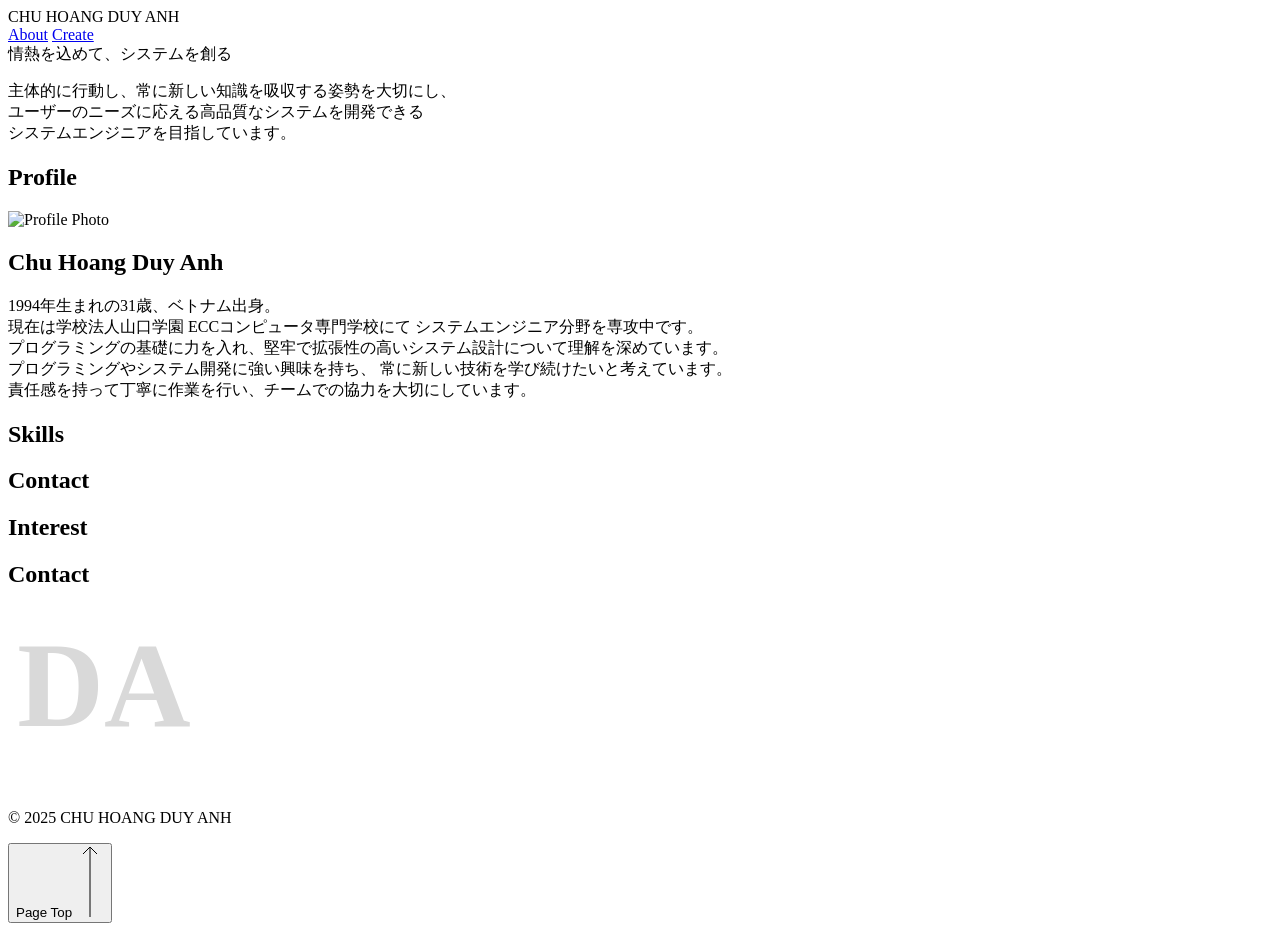
==== index.html @ bafe5d48 "Add files via upload" ====
<!DOCTYPE html>
<html lang="ja">

<head>
    <meta charset="UTF-8">
    <meta name="viewport" content="width=device-width, initial-scale=1.0">
    <title>Chu Hoang Duy Anh - Portfolio</title>
    <link rel="stylesheet" href="./styles/style.css">
</head>

<body>
    <!-- Header -->
    <header class="header">
        <div class="container">
            <div class="logo">CHU HOANG DUY ANH</div>
            <nav class="nav">
                <a href="index.html" class="active">About</a>
                <a href="create.html">Create</a>
            </nav>
        </div>
    </header>

    <!-- HERO MESSAGE -->
    <section class="hero-message">
        <div class="container">
            <div class="hero-box">
                <div class="hero-anim" id="heroAnim">
                    <div class="hero-head">
                        情熱を込めて、システムを創る
                    </div>

                    <p class="hero-desc">
                        主体的に行動し、常に新しい知識を吸収する姿勢を大切にし、<br>
                        ユーザーのニーズに応える高品質なシステムを開発できる<br>
                        システムエンジニアを目指しています。
                    </p>
                </div>
            </div>
        </div>
    </section>


    <!-- Main Content -->
    <main class="main-content">
        <div class="container">

            <!-- Profile Section -->
            <section class="section profile-section">
                <h1 class="section-title">Profile</h1>

                <div class="profile-content">
                    <div class="profile-image">
                        <img src="https://via.placeholder.com/300x300/e0e0e0/666?text=Your+Photo" alt="Profile Photo">
                    </div>

                    <div class="profile-text">
                        <h2 class="name">Chu Hoang Duy Anh</h2>
                        <p class="bio">
                            1994年生まれの31歳、ベトナム出身。<br>
                            現在は学校法人山口学園 ECCコンピュータ専門学校にて システムエンジニア分野を専攻中です。 <br>
                            プログラミングの基礎に力を入れ、堅牢で拡張性の高いシステム設計について理解を深めています。<br>
                            プログラミングやシステム開発に強い興味を持ち、 常に新しい技術を学び続けたいと考えています。 <br>
                            責任感を持って丁寧に作業を行い、チームでの協力を大切にしています。
                        </p>
                    </div>
                </div>
            </section>

            <!-- Skill Section -->
            <section class="section values-section">
                <h1 class="section-title">Skills</h1>
            </section>
            <section class="section contact-section">
                <h1 class="section-title">Contact</h1>
            </section>
            <!-- Interest Section -->
            <section class="section mission-section">
                <h1 class="section-title">Interest</h1>
            </section>
            <section class="section contact-section">
                <h1 class="section-title">Contact</h1>
            </section>
        </div>
    </main>

    <!-- Footer -->
    <footer class="footer">
        <div class="container">
            <div class="footer-logo">
                <svg width="192" height="181" viewBox="0 0 192 181" fill="none" xmlns="http://www.w3.org/2000/svg">
                    <text x="50%" y="50%" dominant-baseline="middle" text-anchor="middle" fill="#D9D9D9" font-size="120"
                        font-weight="bold">DA</text>
                </svg>
            </div>
            <p class="copyright">© 2025 CHU HOANG DUY ANH</p>
        </div>

        <!-- Scroll to Top Button -->
        <button class="scroll-top" id="scrollTop" type="button">
            <span class="scroll-text">Page Top</span>
            <svg width="28" height="71" viewBox="0 0 28 71" fill="none" xmlns="http://www.w3.org/2000/svg">
                <line x1="14" y1="1" x2="14" y2="71" stroke="currentColor" />
                <path d="M14 1L7 8M14 1L21 8" stroke="currentColor" fill="none" />
            </svg>
        </button>
    </footer>

    <script src="./js/script.js"></script>
</body>

</html>
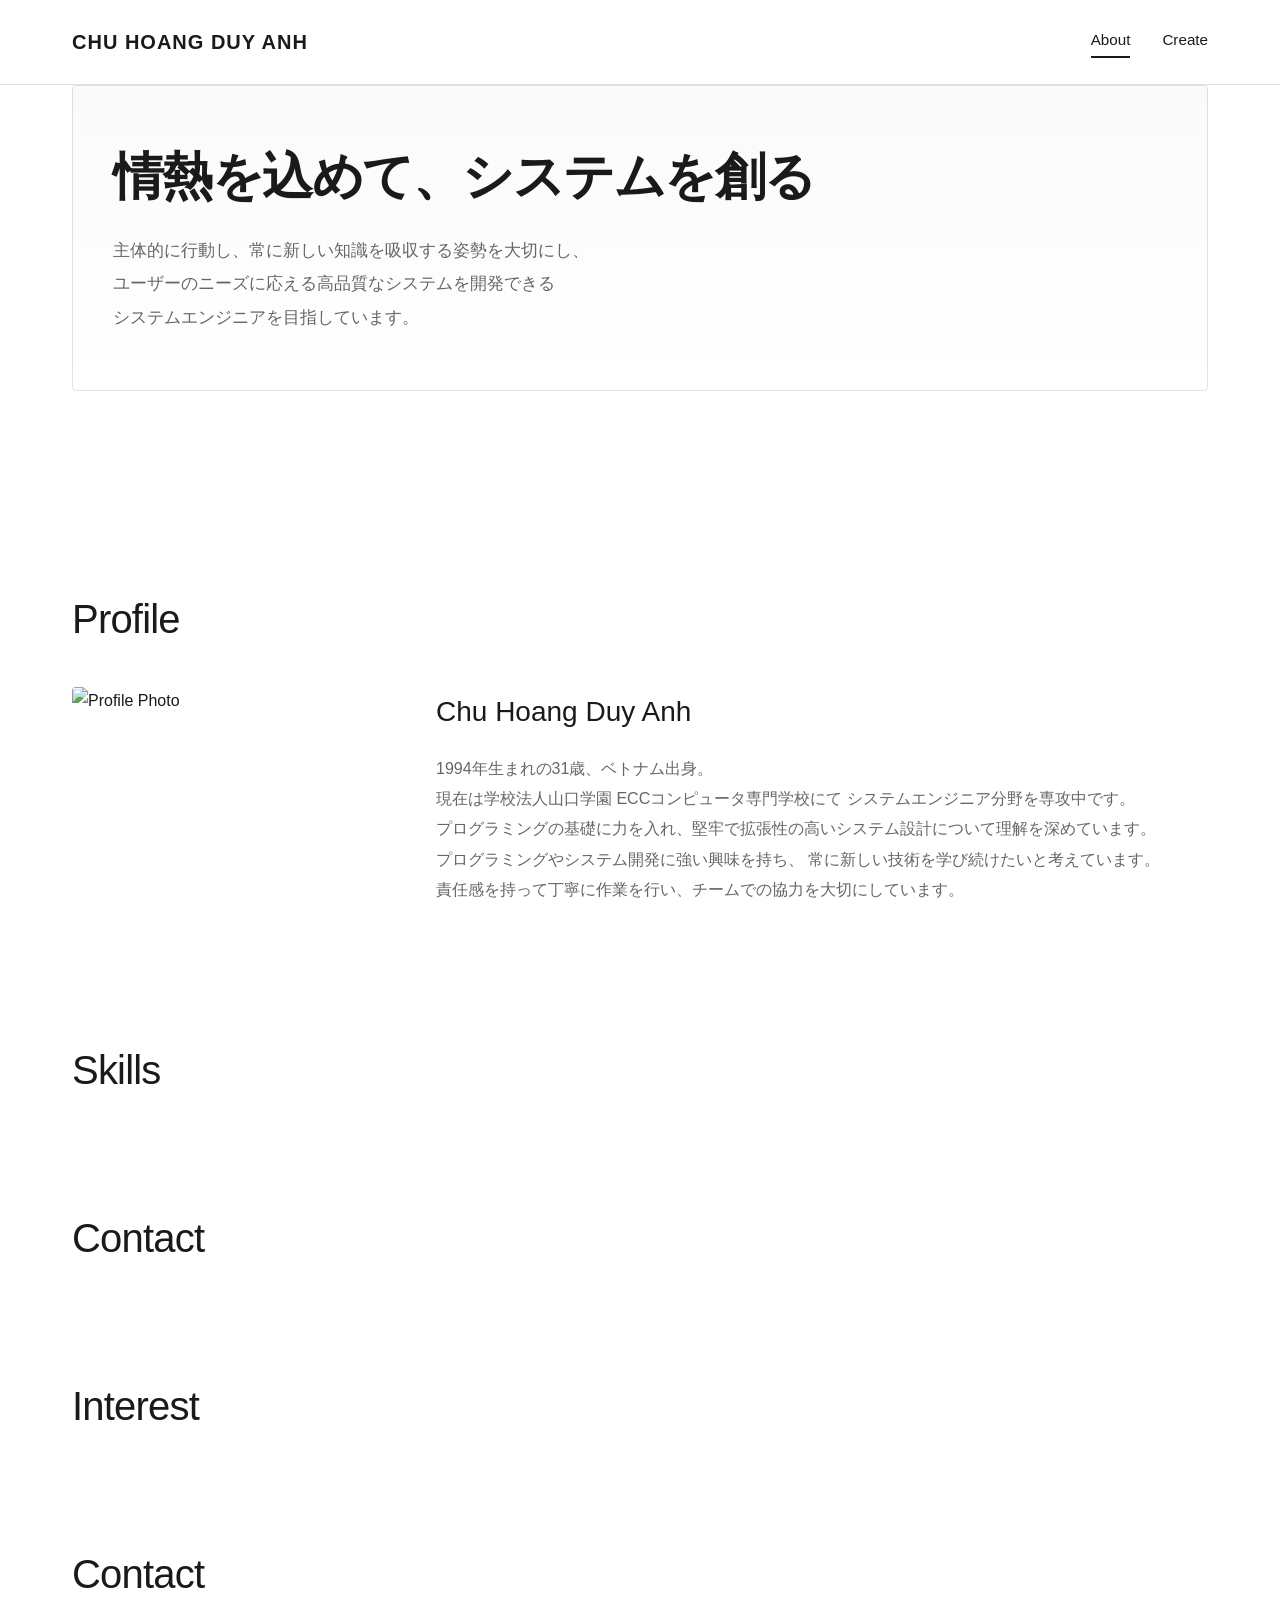
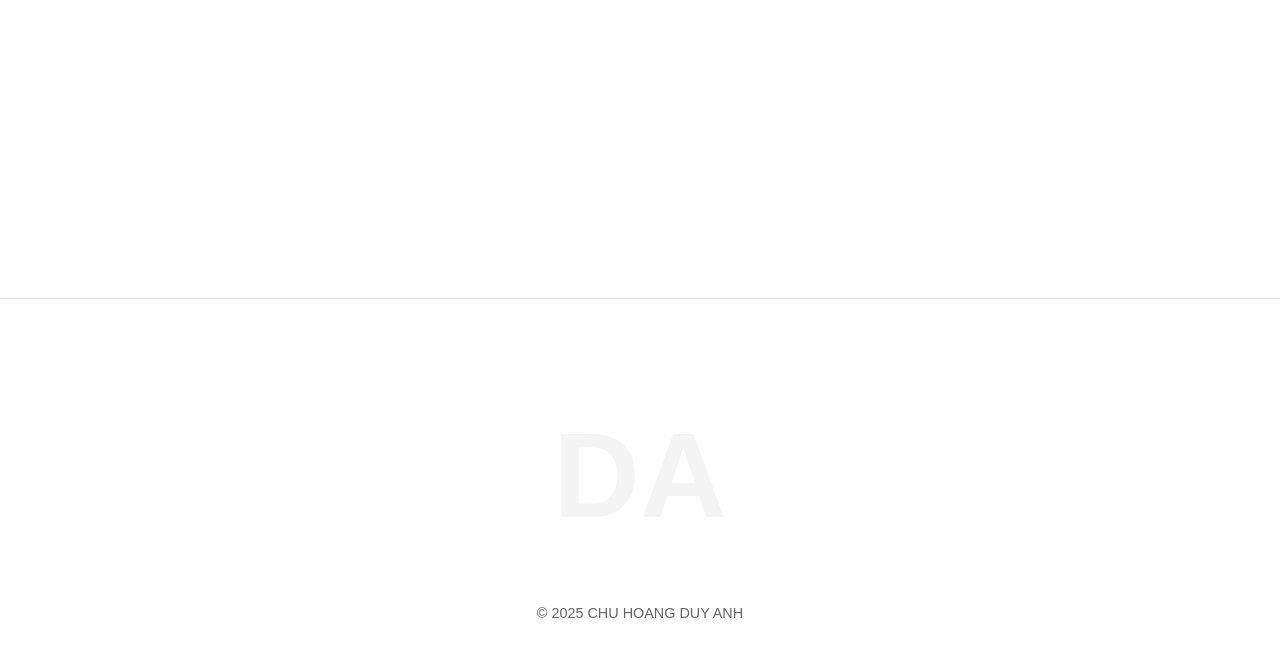
==== commit 9f025dc9: "Update index.html" ====
--- a/index.html
+++ b/index.html
@@ -5,7 +5,7 @@
     <meta charset="UTF-8">
     <meta name="viewport" content="width=device-width, initial-scale=1.0">
     <title>Chu Hoang Duy Anh - Portfolio</title>
-    <link rel="stylesheet" href="./styles/style.css">
+    <link rel="stylesheet" href="style.css">
 </head>
 
 <body>
@@ -105,7 +105,7 @@
         </button>
     </footer>
 
-    <script src="./js/script.js"></script>
+    <script src="script.js"></script>
 </body>
 
-</html>+</html>
--- a/style.css
+++ b/style.css
@@ -0,0 +1,620 @@
+/* ========================================
+   PORTFOLIO TEMPLATE - Clean & Minimal
+   Responsive for Desktop & Mobile
+   ======================================== */
+
+/* ========================================
+   CSS Reset & Base Styles
+   ======================================== */
+* {
+    margin: 0;
+    padding: 0;
+    box-sizing: border-box;
+}
+
+:root {
+    --color-text: #1a1a1a;
+    --color-text-light: #666;
+    --color-bg: #ffffff;
+    --color-bg-light: #f5f5f5;
+    --color-accent: #4A90E2;
+    --color-border: #e0e0e0;
+    --font-main: 'Helvetica Neue', Arial, sans-serif;
+    --font-alt: Georgia, serif;
+    --container-width: 1200px;
+    --spacing-xs: 0.5rem;
+    --spacing-sm: 1rem;
+    --spacing-md: 2rem;
+    --spacing-lg: 4rem;
+    --spacing-xl: 6rem;
+}
+
+html {
+    scroll-behavior: smooth;
+}
+
+body {
+    font-family: var(--font-main);
+    color: var(--color-text);
+    background: var(--color-bg);
+    line-height: 1.8;
+    font-size: 16px;
+    -webkit-font-smoothing: antialiased;
+}
+
+img {
+    max-width: 100%;
+    height: auto;
+    display: block;
+}
+
+a {
+    color: inherit;
+    text-decoration: none;
+    transition: opacity 0.3s ease;
+}
+
+a:hover {
+    opacity: 0.7;
+}
+
+/* ========================================
+   Container
+   ======================================== */
+.container {
+    max-width: var(--container-width);
+    margin: 0 auto;
+    padding: 0 2rem;
+}
+
+/* ========================================
+   Header
+   ======================================== */
+.header {
+    position: sticky;
+    top: 0;
+    background: var(--color-bg);
+    border-bottom: 1px solid var(--color-border);
+    padding: 1.5rem 0;
+    z-index: 100;
+}
+
+.header .container {
+    display: flex;
+    justify-content: space-between;
+    align-items: center;
+}
+
+.logo {
+    font-size: 1.25rem;
+    font-weight: 700;
+    letter-spacing: 0.05em;
+}
+
+.nav {
+    display: flex;
+    gap: 2rem;
+}
+
+.nav a {
+    font-size: 0.95rem;
+    position: relative;
+    padding-bottom: 0.25rem;
+}
+
+.nav a.active::after {
+    content: '';
+    position: absolute;
+    bottom: 0;
+    left: 0;
+    width: 100%;
+    height: 2px;
+    background: var(--color-text);
+}
+
+/* ========================================
+   Main Content
+   ======================================== */
+.main-content {
+    min-height: 70vh;
+    padding: var(--spacing-xl) 0;
+}
+
+/* ========================================
+   Sections
+   ======================================== */
+.section {
+    margin-bottom: var(--spacing-xl);
+}
+
+.section-title {
+    font-size: 2.5rem;
+    font-weight: 300;
+    margin-bottom: var(--spacing-md);
+    letter-spacing: -0.02em;
+}
+
+/* ========================================
+   Profile Section
+   ======================================== */
+.profile-content {
+    display: grid;
+    grid-template-columns: 300px 1fr;
+    gap: var(--spacing-lg);
+    align-items: start;
+}
+
+.profile-image {
+    position: sticky;
+    top: 120px;
+}
+
+.profile-image img {
+    width: 100%;
+    border-radius: 4px;
+}
+
+.name {
+    font-size: 1.75rem;
+    font-weight: 400;
+    margin-bottom: var(--spacing-sm);
+}
+
+.bio {
+    color: var(--color-text-light);
+    margin-bottom: var(--spacing-md);
+    line-height: 1.9;
+}
+
+/* ========================================
+   Values Section
+   ======================================== */
+.value-item {
+    margin-bottom: var(--spacing-lg);
+    padding-left: 2rem;
+    border-left: 2px solid var(--color-border);
+}
+
+.value-title {
+    font-size: 1.25rem;
+    font-weight: 500;
+    margin-bottom: var(--spacing-sm);
+}
+
+.value-description {
+    color: var(--color-text-light);
+    line-height: 1.9;
+}
+
+/* ========================================
+   Mission & Purpose Sections
+   ======================================== */
+.mission-statement {
+    padding: var(--spacing-md);
+    background: var(--color-bg-light);
+    border-radius: 4px;
+}
+
+.highlight-text {
+    font-size: 1.5rem;
+    line-height: 1.6;
+    font-weight: 300;
+    color: var(--color-text);
+}
+
+.purpose-text {
+    color: var(--color-text-light);
+    margin-bottom: var(--spacing-md);
+    font-size: 1.05rem;
+    line-height: 2;
+}
+
+/* ========================================
+   Works Page
+   ======================================== */
+.page-title {
+    font-size: 3rem;
+    font-weight: 300;
+    margin-bottom: var(--spacing-lg);
+    letter-spacing: -0.02em;
+}
+
+.portfolio-grid {
+    display: grid;
+    grid-template-columns: repeat(auto-fill, minmax(350px, 1fr));
+    gap: var(--spacing-lg);
+}
+
+.portfolio-item {
+    position: relative;
+    overflow: hidden;
+}
+
+.portfolio-link {
+    display: block;
+}
+
+.portfolio-image {
+    position: relative;
+    overflow: hidden;
+    border-radius: 4px;
+    aspect-ratio: 3/2;
+    background: var(--color-bg-light);
+}
+
+.portfolio-image img {
+    width: 100%;
+    height: 100%;
+    object-fit: cover;
+    transition: transform 0.5s ease;
+}
+
+.portfolio-item:hover .portfolio-image img {
+    transform: scale(1.05);
+}
+
+.portfolio-info {
+    padding: var(--spacing-sm) 0;
+}
+
+.portfolio-title {
+    font-size: 1.25rem;
+    font-weight: 500;
+    margin-bottom: 0.5rem;
+}
+
+.portfolio-category {
+    font-size: 0.9rem;
+    color: var(--color-text-light);
+}
+
+/* ========================================
+   Footer
+   ======================================== */
+.footer {
+    border-top: 1px solid var(--color-border);
+    padding: var(--spacing-xl) 0 var(--spacing-md);
+    margin-top: var(--spacing-xl);
+    position: relative;
+}
+
+.footer-logo {
+    text-align: center;
+    margin-bottom: var(--spacing-sm);
+    opacity: 0.3;
+}
+
+.footer-logo svg {
+    margin: 0 auto;
+}
+
+.copyright {
+    text-align: center;
+    color: var(--color-text-light);
+    font-size: 0.9rem;
+}
+
+/* ========================================
+   Scroll to Top Button
+   ======================================== */
+.scroll-top {
+    position: fixed;
+    bottom: 2rem;
+    right: 2rem;
+    background: var(--color-bg);
+    border: 1px solid var(--color-border);
+    padding: 1rem;
+    cursor: pointer;
+    opacity: 0;
+    visibility: hidden;
+    transition: all 0.3s ease;
+    border-radius: 4px;
+    display: flex;
+    flex-direction: column;
+    align-items: center;
+    gap: 0.5rem;
+}
+
+.scroll-top.visible {
+    opacity: 1;
+    visibility: visible;
+}
+
+.scroll-top:hover {
+    background: var(--color-bg-light);
+}
+
+.scroll-text {
+    font-size: 0.75rem;
+    writing-mode: vertical-rl;
+    text-orientation: mixed;
+    letter-spacing: 0.1em;
+}
+
+.scroll-top svg {
+    width: 20px;
+    height: auto;
+}
+
+/* ========================================
+   Responsive - Tablet
+   ======================================== */
+@media (max-width: 968px) {
+    :root {
+        --spacing-lg: 3rem;
+        --spacing-xl: 4rem;
+    }
+
+    .container {
+        padding: 0 1.5rem;
+    }
+
+    .section-title {
+        font-size: 2rem;
+    }
+
+    .page-title {
+        font-size: 2.5rem;
+    }
+
+    .profile-content {
+        grid-template-columns: 250px 1fr;
+        gap: var(--spacing-md);
+    }
+
+    .portfolio-grid {
+        grid-template-columns: repeat(auto-fill, minmax(300px, 1fr));
+        gap: var(--spacing-md);
+    }
+}
+
+/* ========================================
+   Responsive - Mobile
+   ======================================== */
+@media (max-width: 768px) {
+    :root {
+        --spacing-md: 1.5rem;
+        --spacing-lg: 2rem;
+        --spacing-xl: 3rem;
+    }
+
+    body {
+        font-size: 15px;
+    }
+
+    .container {
+        padding: 0 1rem;
+    }
+
+    .header {
+        padding: 1rem 0;
+    }
+
+    .logo {
+        font-size: 1.1rem;
+    }
+
+    .nav {
+        gap: 1.5rem;
+    }
+
+    .nav a {
+        font-size: 0.9rem;
+    }
+
+    .main-content {
+        padding: var(--spacing-lg) 0;
+    }
+
+    .section {
+        margin-bottom: var(--spacing-lg);
+    }
+
+    .section-title {
+        font-size: 1.75rem;
+        margin-bottom: var(--spacing-sm);
+    }
+
+    .page-title {
+        font-size: 2rem;
+        margin-bottom: var(--spacing-md);
+    }
+
+    /* Profile Mobile */
+    .profile-content {
+        grid-template-columns: 1fr;
+        gap: var(--spacing-md);
+    }
+
+    .profile-image {
+        position: static;
+        max-width: 250px;
+        margin: 0 auto;
+    }
+
+    .name {
+        font-size: 1.5rem;
+        text-align: center;
+    }
+
+    .bio {
+        font-size: 0.95rem;
+    }
+
+    /* Values Mobile */
+    .value-item {
+        padding-left: 1rem;
+        margin-bottom: var(--spacing-md);
+    }
+
+    .value-title {
+        font-size: 1.1rem;
+    }
+
+    .value-description {
+        font-size: 0.95rem;
+    }
+
+    /* Mission Mobile */
+    .highlight-text {
+        font-size: 1.25rem;
+        line-height: 1.7;
+    }
+
+    .purpose-text {
+        font-size: 1rem;
+    }
+
+    /* Portfolio Mobile */
+    .portfolio-grid {
+        grid-template-columns: 1fr;
+        gap: var(--spacing-md);
+    }
+
+    .portfolio-title {
+        font-size: 1.1rem;
+    }
+
+    .portfolio-category {
+        font-size: 0.85rem;
+    }
+
+    /* Scroll Button Mobile */
+    .scroll-top {
+        bottom: 1rem;
+        right: 1rem;
+        padding: 0.75rem;
+    }
+
+    .scroll-text {
+        font-size: 0.7rem;
+    }
+
+    .scroll-top svg {
+        width: 16px;
+    }
+}
+
+/* ========================================
+   Responsive - Extra Small Mobile
+   ======================================== */
+@media (max-width: 480px) {
+    .container {
+        padding: 0 0.75rem;
+    }
+
+    .section-title {
+        font-size: 1.5rem;
+    }
+
+    .page-title {
+        font-size: 1.75rem;
+    }
+
+    .nav {
+        gap: 1rem;
+    }
+
+    .highlight-text {
+        font-size: 1.1rem;
+    }
+}
+
+/* ========================================
+   Print Styles
+   ======================================== */
+@media print {
+    .header,
+    .scroll-top {
+        display: none;
+    }
+
+    .main-content {
+        padding: 0;
+    }
+
+    body {
+        font-size: 12pt;
+        color: #000;
+    }
+
+    a {
+        text-decoration: underline;
+    }
+}
+
+
+/* ========================================
+   HERO MESSAGE (run once, keep final state)
+   ======================================== */
+
+.hero-message{
+  margin-bottom: var(--spacing-xl);
+}
+
+.hero-box{
+  border: 1px solid var(--color-border);
+  background: linear-gradient(180deg, #fafafa 0%, #ffffff 100%);
+  padding: 3.5rem 2.5rem;
+  overflow: hidden;
+  border-radius: 4px;
+}
+
+/* Cả cụm (title + desc) chạy cùng nhau */
+.hero-anim{
+  transform: translateX(-90px);
+  opacity: 0;
+
+  /* chậm hơn ở đây */
+  animation: hero-slide-in 1.8s ease forwards;
+  /* nếu muốn delay nhẹ: */
+  animation-delay: 0.15s;
+  will-change: transform, opacity;
+}
+
+/* Headline */
+.hero-head{
+  font-size: clamp(2.2rem, 4vw, 3.2rem);
+  font-weight: 700;
+  letter-spacing: -0.03em;
+  line-height: 1.35;
+  margin-bottom: 1.4rem;
+  color: var(--color-text);
+}
+
+/* Description */
+.hero-desc{
+  margin: 0;
+  max-width: 900px;
+  font-size: 1.05rem;
+  line-height: 2;
+  color: var(--color-text-light);
+}
+
+/* Animation: chạy 1 lần rồi giữ trạng thái cuối */
+@keyframes hero-slide-in{
+  to{
+    transform: translateX(0);
+    opacity: 1;
+  }
+}
+
+/* Respect reduced motion */
+@media (prefers-reduced-motion: reduce){
+  .hero-anim{
+    animation: none;
+    transform: none;
+    opacity: 1;
+  }
+}
+
+@media (max-width: 768px){
+  .hero-box{
+    padding: 2.2rem 1.4rem;
+  }
+  .hero-desc{
+    font-size: 1rem;
+    line-height: 1.9;
+  }
+}
+
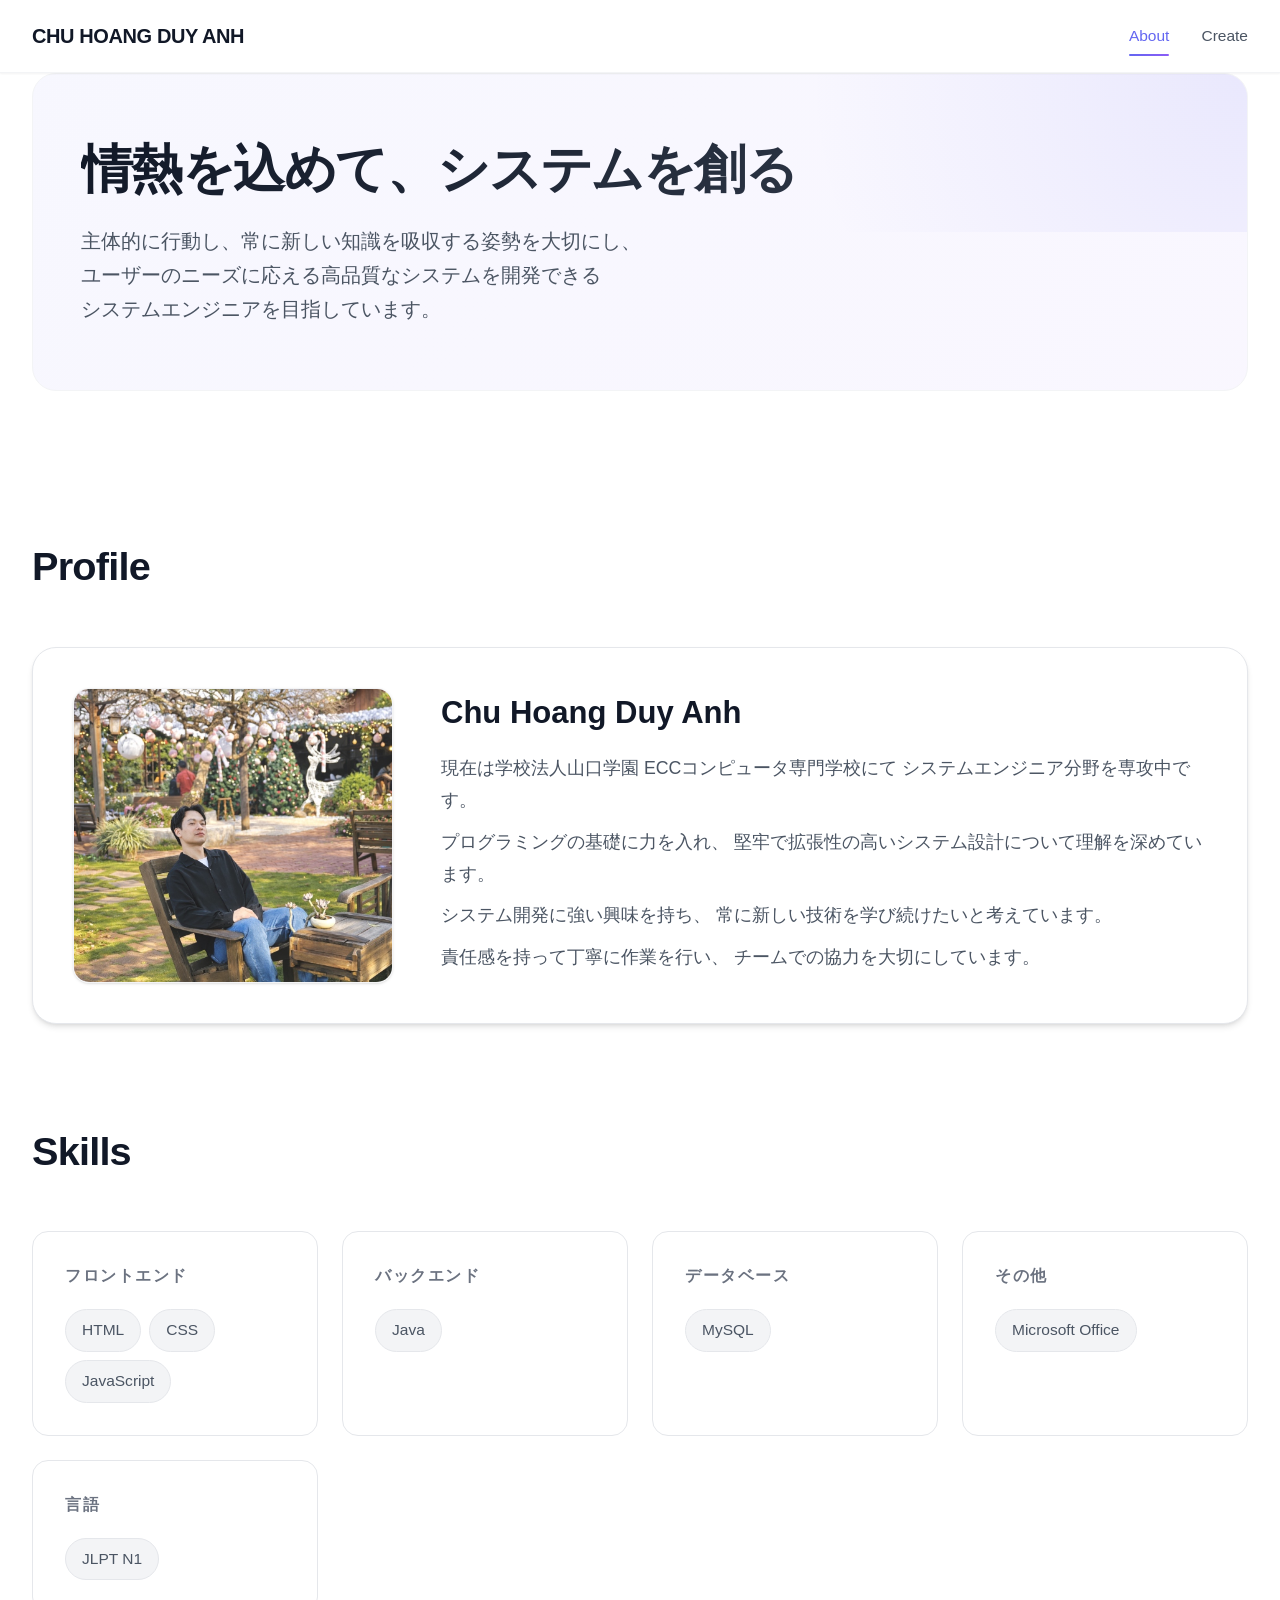
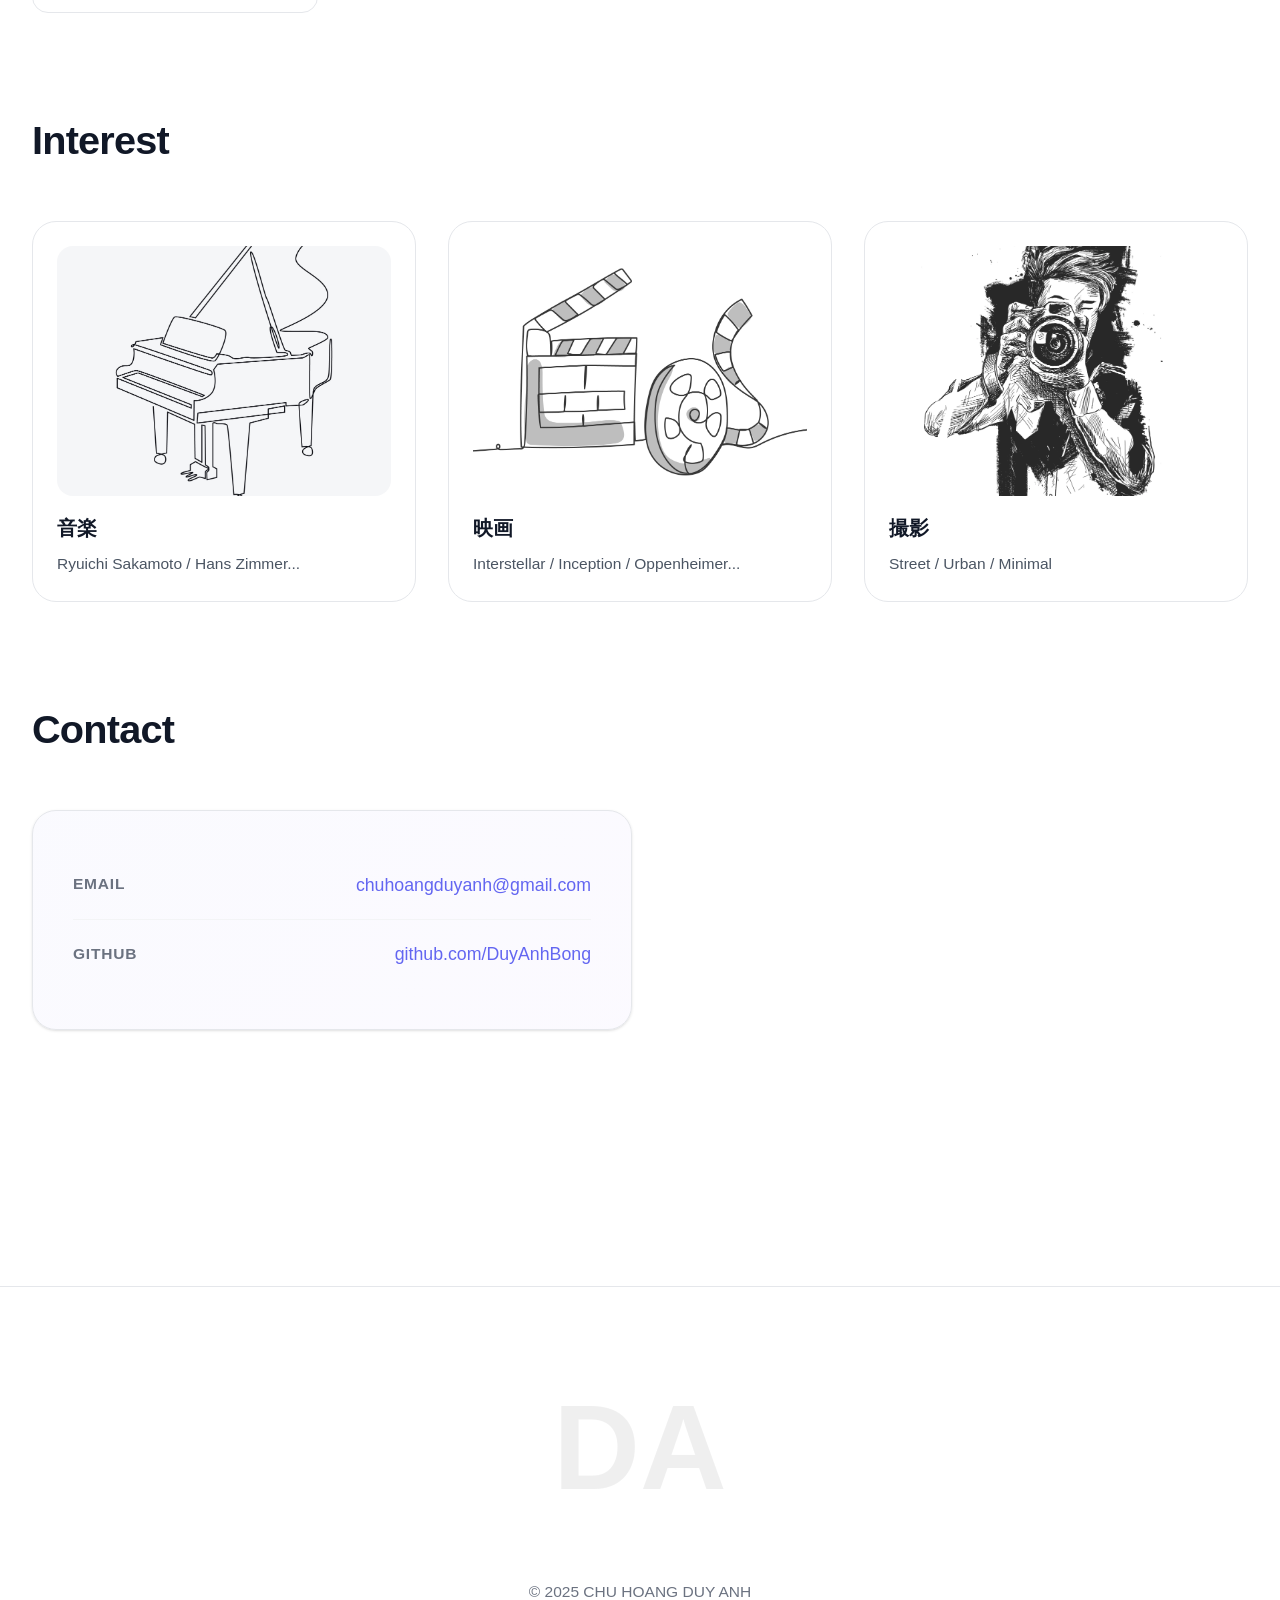
==== commit 4e19baac: "Commit 15 files to main" ====
--- a/index.html
+++ b/index.html
@@ -5,7 +5,7 @@
     <meta charset="UTF-8">
     <meta name="viewport" content="width=device-width, initial-scale=1.0">
     <title>Chu Hoang Duy Anh - Portfolio</title>
-    <link rel="stylesheet" href="style.css">
+    <link rel="stylesheet" href="./styles/style.css">
 </head>
 
 <body>
@@ -50,17 +50,29 @@
 
                 <div class="profile-content">
                     <div class="profile-image">
-                        <img src="https://via.placeholder.com/300x300/e0e0e0/666?text=Your+Photo" alt="Profile Photo">
+                        <img src="./images/chuhoangduyanh_daily.jpg" alt="Profile Photo">
                     </div>
 
                     <div class="profile-text">
                         <h2 class="name">Chu Hoang Duy Anh</h2>
                         <p class="bio">
-                            1994年生まれの31歳、ベトナム出身。<br>
-                            現在は学校法人山口学園 ECCコンピュータ専門学校にて システムエンジニア分野を専攻中です。 <br>
-                            プログラミングの基礎に力を入れ、堅牢で拡張性の高いシステム設計について理解を深めています。<br>
-                            プログラミングやシステム開発に強い興味を持ち、 常に新しい技術を学び続けたいと考えています。 <br>
-                            責任感を持って丁寧に作業を行い、チームでの協力を大切にしています。
+                            現在は学校法人山口学園 ECCコンピュータ専門学校にて
+                            システムエンジニア分野を専攻中です。
+                        </p>
+
+                        <p class="bio">
+                            プログラミングの基礎に力を入れ、
+                            堅牢で拡張性の高いシステム設計について理解を深めています。
+                        </p>
+
+                        <p class="bio">
+                            システム開発に強い興味を持ち、
+                            常に新しい技術を学び続けたいと考えています。
+                        </p>
+
+                        <p class="bio">
+                            責任感を持って丁寧に作業を行い、
+                            チームでの協力を大切にしています。
                         </p>
                     </div>
                 </div>
@@ -68,17 +80,79 @@
 
             <!-- Skill Section -->
             <section class="section values-section">
-                <h1 class="section-title">Skills</h1>
+                <h2 class="section-title">Skills</h2>
+                <div class="skills-grid">
+                    <div class="skill-card">
+                        <h3 class="skill-title">フロントエンド</h3>
+                        <div class="skill-tags">
+                            <span class="skill-tag">HTML</span>
+                            <span class="skill-tag">CSS</span>
+                            <span class="skill-tag">JavaScript</span>
+                        </div>
+                    </div>
+                    <div class="skill-card">
+                        <h3 class="skill-title">バックエンド</h3>
+                        <div class="skill-tags">
+                            <span class="skill-tag">Java</span>
+                        </div>
+                    </div>
+                    <div class="skill-card">
+                        <h3 class="skill-title">データベース</h3>
+                        <div class="skill-tags">
+                            <span class="skill-tag">MySQL</span>
+                        </div>
+                    </div>
+                    <div class="skill-card">
+                        <h3 class="skill-title">その他</h3>
+                        <div class="skill-tags">
+                            <span class="skill-tag">Microsoft Office</span>
+                        </div>
+                    </div>
+                    <div class="skill-card">
+                        <h3 class="skill-title">言語</h3>
+                        <div class="skill-tags">
+                            <span class="skill-tag">JLPT N1</span>
+                        </div>
+                    </div>
+                </div>
+            </section>
+            <section class="section interest-section">
+                <h2 class="section-title">Interest</h2>
+                <div class="interest-grid">
+
+                    <div class="interest-card">
+                        <img src="./images/music.jpg" alt="Music">
+                        <h3>音楽</h3>
+                        <p>Ryuichi Sakamoto / Hans Zimmer...</p>
+                    </div>
+
+                    <div class="interest-card">
+                        <img src="./images/movie.jpg" alt="Movies">
+                        <h3>映画</h3>
+                        <p>Interstellar / Inception / Oppenheimer...</p>
+                    </div>
+
+                    <div class="interest-card">
+                        <img src="./images/photo.webp" alt="Photography">
+                        <h3>撮影</h3>
+                        <p>Street / Urban / Minimal</p>
+                    </div>
+                </div>
             </section>
             <section class="section contact-section">
-                <h1 class="section-title">Contact</h1>
-            </section>
-            <!-- Interest Section -->
-            <section class="section mission-section">
-                <h1 class="section-title">Interest</h1>
-            </section>
-            <section class="section contact-section">
-                <h1 class="section-title">Contact</h1>
+                <h2 class="section-title">Contact</h2>
+                <div class="contact-card">
+                    <div class="contact-item">
+                        <span class="contact-label">Email</span>
+                        <a href="mailto:chuhoangduyanh@gmail.com">chuhoangduyanh@gmail.com</a>
+                    </div>
+                    <div class="contact-item">
+                        <span class="contact-label">GitHub</span>
+                        <a href="https://github.com/DuyAnhBong" target="_blank">
+                            github.com/DuyAnhBong
+                        </a>
+                    </div>
+                </div>
             </section>
         </div>
     </main>
@@ -105,7 +179,7 @@
         </button>
     </footer>
 
-    <script src="script.js"></script>
+    <script src="./js/script.js"></script>
 </body>
 
-</html>
+</html>
--- a/styles/style.css
+++ b/styles/style.css
@@ -0,0 +1,826 @@
+/* ========================================
+   MODERN PORTFOLIO 2025
+   Glassmorphism | Gradients | Smooth Animations
+   ======================================== */
+
+/* ========================================
+   CSS Reset
+   ======================================== */
+*, *::before, *::after {
+    margin: 0;
+    padding: 0;
+    box-sizing: border-box;
+}
+
+/* ========================================
+   Modern Design System
+   ======================================== */
+:root {
+    /* Modern Color Palette */
+    --primary: #6366f1;           /* Indigo */
+    --primary-light: #818cf8;
+    --primary-dark: #4f46e5;
+    
+    --accent: #8b5cf6;            /* Purple */
+    --accent-light: #a78bfa;
+    
+    --success: #10b981;           /* Green */
+    --warning: #f59e0b;           /* Amber */
+    
+    /* Neutral Colors */
+    --gray-50: #f9fafb;
+    --gray-100: #f3f4f6;
+    --gray-200: #e5e7eb;
+    --gray-300: #d1d5db;
+    --gray-400: #9ca3af;
+    --gray-500: #6b7280;
+    --gray-600: #4b5563;
+    --gray-700: #374151;
+    --gray-800: #1f2937;
+    --gray-900: #111827;
+    
+    /* Semantic Colors */
+    --text-primary: var(--gray-900);
+    --text-secondary: var(--gray-600);
+    --text-tertiary: var(--gray-500);
+    
+    --bg-primary: #ffffff;
+    --bg-secondary: var(--gray-50);
+    --bg-tertiary: var(--gray-100);
+    
+    --border: var(--gray-200);
+    --border-light: var(--gray-100);
+    
+    /* Modern Shadows */
+    --shadow-sm: 0 1px 2px 0 rgb(0 0 0 / 0.05);
+    --shadow: 0 1px 3px 0 rgb(0 0 0 / 0.1), 0 1px 2px -1px rgb(0 0 0 / 0.1);
+    --shadow-md: 0 4px 6px -1px rgb(0 0 0 / 0.1), 0 2px 4px -2px rgb(0 0 0 / 0.1);
+    --shadow-lg: 0 10px 15px -3px rgb(0 0 0 / 0.1), 0 4px 6px -4px rgb(0 0 0 / 0.1);
+    --shadow-xl: 0 20px 25px -5px rgb(0 0 0 / 0.1), 0 8px 10px -6px rgb(0 0 0 / 0.1);
+    
+    /* Typography */
+    --font-sans: -apple-system, BlinkMacSystemFont, "Segoe UI", Roboto, "Helvetica Neue", Arial, sans-serif;
+    --font-mono: ui-monospace, SFMono-Regular, "SF Mono", Monaco, Consolas, monospace;
+    
+    /* Font Sizes - Fluid Typography */
+    --text-xs: clamp(0.75rem, 0.7rem + 0.2vw, 0.875rem);
+    --text-sm: clamp(0.875rem, 0.85rem + 0.15vw, 1rem);
+    --text-base: clamp(1rem, 0.95rem + 0.2vw, 1.125rem);
+    --text-lg: clamp(1.125rem, 1.05rem + 0.3vw, 1.25rem);
+    --text-xl: clamp(1.25rem, 1.15rem + 0.4vw, 1.5rem);
+    --text-2xl: clamp(1.5rem, 1.3rem + 0.8vw, 2rem);
+    --text-3xl: clamp(1.875rem, 1.6rem + 1.1vw, 2.5rem);
+    --text-4xl: clamp(2.25rem, 1.8rem + 1.8vw, 3.5rem);
+    
+    /* Spacing Scale */
+    --space-1: 0.25rem;
+    --space-2: 0.5rem;
+    --space-3: 0.75rem;
+    --space-4: 1rem;
+    --space-5: 1.25rem;
+    --space-6: 1.5rem;
+    --space-8: 2rem;
+    --space-10: 2.5rem;
+    --space-12: 3rem;
+    --space-16: 4rem;
+    --space-20: 5rem;
+    --space-24: 6rem;
+    
+    /* Border Radius */
+    --radius-sm: 0.375rem;
+    --radius: 0.5rem;
+    --radius-md: 0.75rem;
+    --radius-lg: 1rem;
+    --radius-xl: 1.5rem;
+    --radius-full: 9999px;
+    
+    /* Transitions */
+    --transition: all 0.3s cubic-bezier(0.4, 0, 0.2, 1);
+    --transition-fast: all 0.15s cubic-bezier(0.4, 0, 0.2, 1);
+    
+    /* Layout */
+    --container-width: 1280px;
+    --content-width: 65ch;
+}
+
+/* ========================================
+   Base Styles
+   ======================================== */
+html {
+    scroll-behavior: smooth;
+    -webkit-font-smoothing: antialiased;
+    -moz-osx-font-smoothing: grayscale;
+}
+
+body {
+    font-family: var(--font-sans);
+    font-size: var(--text-base);
+    line-height: 1.6;
+    color: var(--text-primary);
+    background: var(--bg-primary);
+}
+
+img {
+    max-width: 100%;
+    height: auto;
+    display: block;
+}
+
+a {
+    color: inherit;
+    text-decoration: none;
+    transition: var(--transition-fast);
+}
+
+button {
+    font-family: inherit;
+    cursor: pointer;
+}
+
+/* ========================================
+   Container
+   ======================================== */
+.container {
+    max-width: var(--container-width);
+    margin: 0 auto;
+    padding: 0 var(--space-6);
+}
+
+@media (min-width: 768px) {
+    .container {
+        padding: 0 var(--space-8);
+    }
+}
+
+/* ========================================
+   Header - Modern Glassmorphism
+   ======================================== */
+.header {
+    position: sticky;
+    top: 0;
+    z-index: 50;
+    backdrop-filter: blur(12px) saturate(180%);
+    background: rgba(255, 255, 255, 0.8);
+    border-bottom: 1px solid var(--border-light);
+    box-shadow: var(--shadow-sm);
+}
+
+.header .container {
+    display: flex;
+    justify-content: space-between;
+    align-items: center;
+    height: 4.5rem;
+}
+
+.logo {
+    font-size: var(--text-lg);
+    font-weight: 700;
+    letter-spacing: -0.02em;
+    background: linear-gradient(135deg, var(--gray-900) 0%, var(--gray-900) 100%);
+    -webkit-background-clip: text;
+    -webkit-text-fill-color: transparent;
+    background-clip: text;
+}
+
+.nav {
+    display: flex;
+    gap: var(--space-8);
+}
+
+.nav a {
+    position: relative;
+    font-size: var(--text-sm);
+    font-weight: 500;
+    color: var(--text-secondary);
+    padding: var(--space-2) 0;
+    transition: var(--transition-fast);
+}
+
+.nav a:hover {
+    color: var(--primary);
+}
+
+.nav a.active {
+    color: var(--primary);
+}
+
+.nav a.active::after {
+    content: '';
+    position: absolute;
+    bottom: 0;
+    left: 0;
+    right: 0;
+    height: 2px;
+    background: linear-gradient(90deg, var(--primary), var(--accent));
+    border-radius: var(--radius-full);
+}
+
+/* ========================================
+   Hero Section - Modern Gradient
+   ======================================== */
+.hero-message {
+    margin-bottom: var(--space-20);
+}
+
+.hero-box {
+    position: relative;
+    background: linear-gradient(135deg, 
+        rgba(99, 102, 241, 0.05) 0%, 
+        rgba(139, 92, 246, 0.05) 100%
+    );
+    border: 1px solid var(--border-light);
+    border-radius: var(--radius-xl);
+    padding: var(--space-16) var(--space-12);
+    overflow: hidden;
+}
+
+.hero-box::before {
+    content: '';
+    position: absolute;
+    top: -50%;
+    right: -50%;
+    width: 100%;
+    height: 100%;
+    background: radial-gradient(circle, rgba(99, 102, 241, 0.1) 0%, transparent 70%);
+    pointer-events: none;
+}
+
+.hero-anim {
+    position: relative;
+    z-index: 1;
+    opacity: 0;
+    transform: translateY(20px);
+    animation: fadeInUp 0.8s cubic-bezier(0.4, 0, 0.2, 1) forwards;
+    animation-delay: 0.2s;
+}
+
+@keyframes fadeInUp {
+    to {
+        opacity: 1;
+        transform: translateY(0);
+    }
+}
+
+.hero-head {
+    font-size: var(--text-4xl);
+    font-weight: 700;
+    line-height: 1.2;
+    letter-spacing: -0.03em;
+    margin-bottom: var(--space-6);
+    background: linear-gradient(135deg, var(--gray-900) 0%, var(--gray-700) 100%);
+    -webkit-background-clip: text;
+    -webkit-text-fill-color: transparent;
+    background-clip: text;
+}
+
+.hero-desc {
+    font-size: var(--text-lg);
+    line-height: 1.7;
+    color: var(--text-secondary);
+    max-width: none;
+}
+
+/* ========================================
+   Main Content
+   ======================================== */
+.main-content {
+    min-height: 70vh;
+    padding: var(--space-16) 0;
+}
+
+.section {
+    margin-bottom: var(--space-24);
+}
+
+.section-title {
+    font-size: var(--text-3xl);
+    font-weight: 700;
+    letter-spacing: -0.02em;
+    margin-bottom: var(--space-12);
+    color: var(--gray-900);
+}
+
+/* ========================================
+   Profile Section - Modern Card
+   ======================================== */
+.profile-content {
+    display: grid;
+    grid-template-columns: 320px 1fr;
+    gap: var(--space-12);
+    background: var(--bg-primary);
+    border: 1px solid var(--border);
+    border-radius: var(--radius-xl);
+    padding: var(--space-10);
+    box-shadow: var(--shadow-md);
+    transition: var(--transition);
+}
+
+.profile-content:hover {
+    box-shadow: var(--shadow-lg);
+}
+
+.profile-image img {
+    width: 100%;
+    border-radius: var(--radius-lg);
+    border: 1px solid var(--border-light);
+    box-shadow: var(--shadow);
+}
+
+.name {
+    font-size: var(--text-2xl);
+    font-weight: 700;
+    margin-bottom: var(--space-4);
+    color: var(--gray-900);
+}
+
+.bio {
+    font-size: var(--text-base);
+    line-height: 1.8;
+    color: var(--text-secondary);
+    margin-bottom: 0.6rem;
+}
+
+.bio:last-child {
+    margin-bottom: 0;
+}
+
+/* ========================================
+   Skills - Modern Grid with Gradients
+   ======================================== */
+.skills-grid {
+    display: grid;
+    grid-template-columns: repeat(auto-fit, minmax(280px, 1fr));
+    gap: var(--space-6);
+}
+
+.skill-card {
+    position: relative;
+    background: var(--bg-primary);
+    border: 1px solid var(--border);
+    border-radius: var(--radius-lg);
+    padding: var(--space-8);
+    transition: var(--transition);
+    overflow: hidden;
+}
+
+.skill-card::before {
+    content: '';
+    position: absolute;
+    top: 0;
+    left: 0;
+    right: 0;
+    height: 3px;
+    background: linear-gradient(90deg, var(--primary), var(--accent));
+    opacity: 0;
+    transition: var(--transition);
+}
+
+.skill-card:hover {
+    border-color: var(--primary);
+    box-shadow: var(--shadow-lg);
+    transform: translateY(-4px);
+}
+
+.skill-card:hover::before {
+    opacity: 1;
+}
+
+.skill-title {
+    font-size: var(--text-sm);
+    font-weight: 700;
+    letter-spacing: 0.1em;
+    text-transform: uppercase;
+    color: var(--text-tertiary);
+    margin-bottom: var(--space-5);
+}
+
+.skill-tags {
+    display: flex;
+    flex-wrap: wrap;
+    gap: var(--space-2);
+}
+
+.skill-tag {
+    display: inline-flex;
+    align-items: center;
+    padding: var(--space-2) var(--space-4);
+    background: var(--gray-100);
+    border: 1px solid var(--border);
+    border-radius: var(--radius-full);
+    font-size: var(--text-sm);
+    font-weight: 500;
+    color: var(--text-secondary);
+    transition: var(--transition-fast);
+}
+
+.skill-tag:hover {
+    background: linear-gradient(135deg, var(--primary), var(--accent));
+    color: white;
+    border-color: transparent;
+    transform: translateY(-2px);
+    box-shadow: var(--shadow);
+}
+
+/* ========================================
+   Interest - Modern Image Cards
+   ======================================== */
+.interest-grid {
+    display: grid;
+    grid-template-columns: repeat(auto-fit, minmax(300px, 1fr));
+    gap: var(--space-8);
+}
+
+.interest-card {
+    position: relative;
+    background: var(--bg-primary);
+    border: 1px solid var(--border);
+    border-radius: var(--radius-xl);
+    padding: var(--space-6);
+    transition: var(--transition);
+    overflow: hidden;
+}
+
+.interest-card:hover {
+    box-shadow: var(--shadow-xl);
+    transform: translateY(-8px);
+}
+
+.interest-card img {
+    width: 100%;
+    aspect-ratio: 4/3;
+    object-fit: cover;
+    border-radius: var(--radius-lg);
+    margin-bottom: var(--space-4);
+    transition: var(--transition);
+}
+
+.interest-card:hover img {
+    transform: scale(1.05);
+}
+
+.interest-card h3 {
+    font-size: var(--text-lg);
+    font-weight: 700;
+    margin-bottom: var(--space-2);
+    color: var(--gray-900);
+}
+
+.interest-card p {
+    font-size: var(--text-sm);
+    color: var(--text-secondary);
+    line-height: 1.6;
+}
+
+/* ========================================
+   Contact - Modern Style
+   ======================================== */
+.contact-card {
+    background: linear-gradient(135deg, 
+        rgba(99, 102, 241, 0.03) 0%, 
+        rgba(139, 92, 246, 0.03) 100%
+    );
+    border: 1px solid var(--border);
+    border-radius: var(--radius-xl);
+    padding: var(--space-10);
+    max-width: 600px;
+    box-shadow: var(--shadow);
+}
+
+.contact-item {
+    display: flex;
+    justify-content: space-between;
+    align-items: center;
+    padding: var(--space-5) 0;
+    border-bottom: 1px solid var(--border-light);
+}
+
+.contact-item:last-child {
+    border-bottom: none;
+}
+
+.contact-label {
+    font-size: var(--text-sm);
+    font-weight: 600;
+    letter-spacing: 0.05em;
+    text-transform: uppercase;
+    color: var(--text-tertiary);
+}
+
+.contact-item a {
+    font-size: var(--text-base);
+    font-weight: 500;
+    color: var(--primary);
+    transition: var(--transition-fast);
+}
+
+.contact-item a:hover {
+    color: var(--accent);
+    text-decoration: underline;
+}
+
+/* ========================================
+   Portfolio Grid - Create Page
+   ======================================== */
+.page-title {
+    font-size: var(--text-4xl);
+    font-weight: 700;
+    letter-spacing: -0.03em;
+    margin-bottom: var(--space-16);
+    background: linear-gradient(135deg, var(--gray-900) 0%, var(--gray-700) 100%);
+    -webkit-background-clip: text;
+    -webkit-text-fill-color: transparent;
+    background-clip: text;
+}
+
+.portfolio-grid {
+    display: grid;
+    grid-template-columns: repeat(auto-fill, minmax(350px, 1fr));
+    gap: var(--space-10);
+}
+
+.portfolio-item {
+    position: relative;
+    border-radius: var(--radius-xl);
+    overflow: hidden;
+    transition: var(--transition);
+}
+
+.portfolio-link {
+    display: block;
+}
+
+.portfolio-image {
+    position: relative;
+    overflow: hidden;
+    border-radius: var(--radius-xl);
+    background: var(--gray-100);
+}
+
+.portfolio-image::before {
+    content: '';
+    position: absolute;
+    top: 0;
+    left: 0;
+    right: 0;
+    bottom: 0;
+    background: linear-gradient(180deg, transparent 0%, rgba(0,0,0,0.7) 100%);
+    opacity: 0;
+    transition: var(--transition);
+    z-index: 1;
+}
+
+.portfolio-item:hover .portfolio-image::before {
+    opacity: 1;
+}
+
+.portfolio-image img {
+    width: 100%;
+    aspect-ratio: 3/2;
+    object-fit: cover;
+    transition: var(--transition);
+}
+
+.portfolio-item:hover .portfolio-image img {
+    transform: scale(1.1);
+}
+
+.portfolio-info {
+    position: absolute;
+    bottom: 0;
+    left: 0;
+    right: 0;
+    padding: var(--space-8);
+    z-index: 2;
+    transform: translateY(100%);
+    transition: var(--transition);
+}
+
+.portfolio-item:hover .portfolio-info {
+    transform: translateY(0);
+}
+
+.portfolio-title {
+    font-size: var(--text-xl);
+    font-weight: 700;
+    color: white;
+    margin-bottom: var(--space-2);
+}
+
+.portfolio-category {
+    font-size: var(--text-sm);
+    font-weight: 500;
+    color: rgba(255, 255, 255, 0.8);
+    text-transform: uppercase;
+    letter-spacing: 0.05em;
+}
+
+/* ========================================
+   Footer
+   ======================================== */
+.footer {
+    border-top: 1px solid var(--border);
+    padding: var(--space-20) 0 var(--space-8);
+    margin-top: var(--space-24);
+}
+
+.footer-logo {
+    text-align: center;
+    margin-bottom: var(--space-6);
+    opacity: 0.4;
+    transition: var(--transition-fast);
+}
+
+.footer-logo:hover {
+    opacity: 0.7;
+}
+
+.footer-logo svg {
+    margin: 0 auto;
+}
+
+.copyright {
+    text-align: center;
+    font-size: var(--text-sm);
+    color: var(--text-tertiary);
+}
+
+/* ========================================
+   Scroll to Top - Modern
+   ======================================== */
+.scroll-top {
+    position: fixed;
+    bottom: var(--space-8);
+    right: var(--space-8);
+    width: 56px;
+    height: 56px;
+    display: flex;
+    flex-direction: column;
+    align-items: center;
+    justify-content: center;
+    gap: var(--space-2);
+    background: linear-gradient(135deg, var(--primary), var(--accent));
+    color: white;
+    border: none;
+    border-radius: var(--radius-lg);
+    box-shadow: var(--shadow-xl);
+    opacity: 0;
+    visibility: hidden;
+    transition: var(--transition);
+    z-index: 40;
+}
+
+.scroll-top.visible {
+    opacity: 1;
+    visibility: visible;
+}
+
+.scroll-top:hover {
+    transform: translateY(-4px);
+    box-shadow: 0 25px 35px -5px rgb(0 0 0 / 0.2), 0 12px 15px -8px rgb(0 0 0 / 0.2);
+}
+
+.scroll-text {
+    font-size: 0.625rem;
+    font-weight: 700;
+    letter-spacing: 0.1em;
+    text-transform: uppercase;
+    writing-mode: vertical-rl;
+    text-orientation: mixed;
+}
+
+.scroll-top svg {
+    width: 16px;
+    height: auto;
+}
+
+/* ========================================
+   Responsive - Tablet
+   ======================================== */
+@media (max-width: 968px) {
+    .profile-content {
+        grid-template-columns: 300px 1fr;
+        gap: var(--space-8);
+        padding: var(--space-8);
+    }
+    
+    .portfolio-grid {
+        grid-template-columns: repeat(auto-fill, minmax(300px, 1fr));
+        gap: var(--space-8);
+    }
+}
+
+/* ========================================
+   Responsive - Mobile
+   ======================================== */
+@media (max-width: 768px) {
+    .header .container {
+        height: 4rem;
+    }
+    
+    .logo {
+        font-size: var(--text-base);
+    }
+    
+    .nav {
+        gap: var(--space-6);
+    }
+    
+    .nav a {
+        font-size: var(--text-xs);
+    }
+    
+    .hero-box {
+        padding: var(--space-12) var(--space-6);
+    }
+    
+    .profile-content {
+        grid-template-columns: 1fr;
+        gap: var(--space-6);
+        padding: var(--space-6);
+    }
+    
+    .profile-image {
+        max-width: 240px;
+        margin: 0 auto;
+    }
+    
+    .name {
+        text-align: center;
+    }
+    
+    .skills-grid {
+        grid-template-columns: 1fr;
+        gap: var(--space-4);
+    }
+    
+    .skill-card {
+        padding: var(--space-6);
+    }
+    
+    .interest-grid {
+        grid-template-columns: 1fr;
+        gap: var(--space-6);
+    }
+    
+    .contact-card {
+        padding: var(--space-6);
+    }
+    
+    .contact-item {
+        flex-direction: column;
+        align-items: flex-start;
+        gap: var(--space-2);
+    }
+    
+    .portfolio-grid {
+        grid-template-columns: 1fr;
+        gap: var(--space-6);
+    }
+    
+    .scroll-top {
+        width: 48px;
+        height: 48px;
+        bottom: var(--space-6);
+        right: var(--space-6);
+    }
+}
+
+/* ========================================
+   Reduced Motion
+   ======================================== */
+@media (prefers-reduced-motion: reduce) {
+    *,
+    *::before,
+    *::after {
+        animation-duration: 0.01ms !important;
+        animation-iteration-count: 1 !important;
+        transition-duration: 0.01ms !important;
+    }
+}
+
+/* ========================================
+   Dark Mode Support (Optional)
+   ======================================== */
+@media (prefers-color-scheme: dark) {
+    :root {
+        --text-primary: var(--gray-50);
+        --text-secondary: var(--gray-400);
+        --text-tertiary: var(--gray-500);
+        
+        --bg-primary: var(--gray-900);
+        --bg-secondary: var(--gray-800);
+        --bg-tertiary: var(--gray-700);
+        
+        --border: var(--gray-700);
+        --border-light: var(--gray-800);
+    }
+    
+    .header {
+        background: rgba(17, 24, 39, 0.8);
+    }
+    
+    .skill-tag {
+        background: var(--gray-800);
+        border-color: var(--gray-700);
+    }
+}
